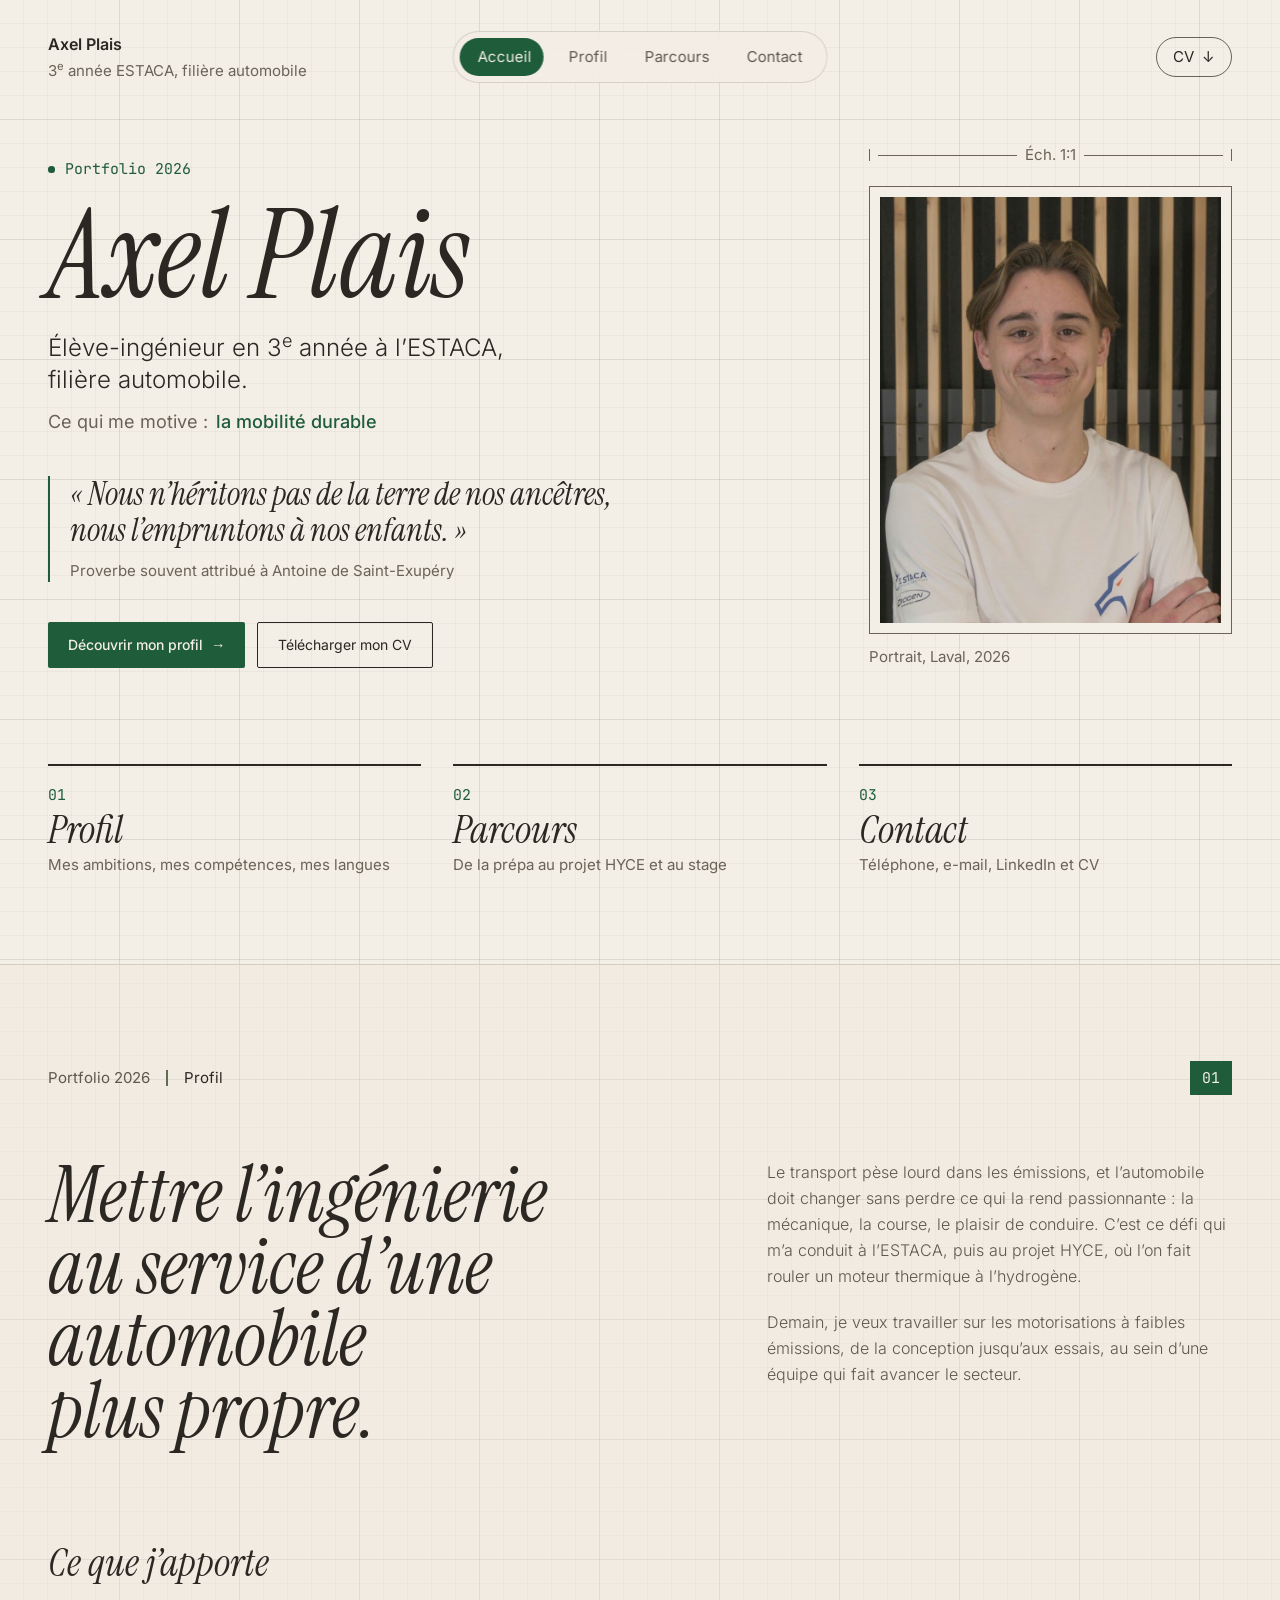
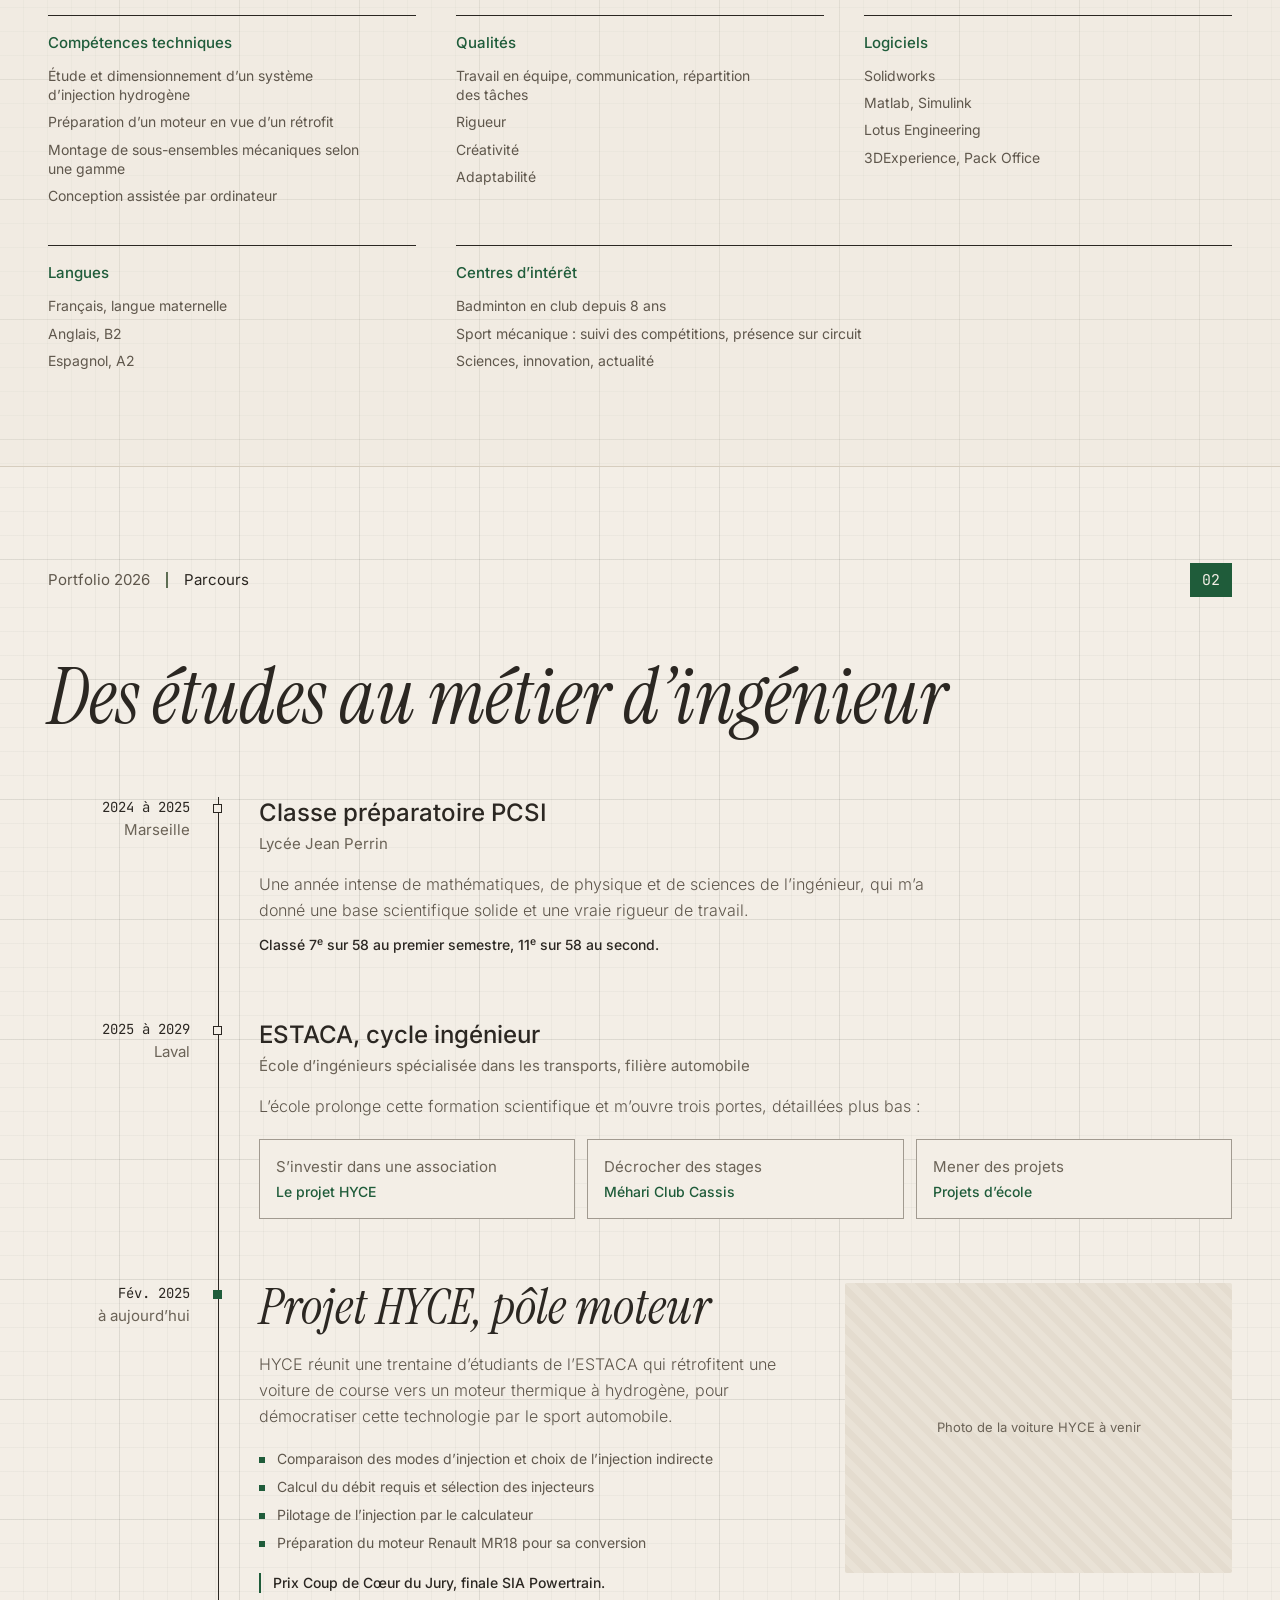
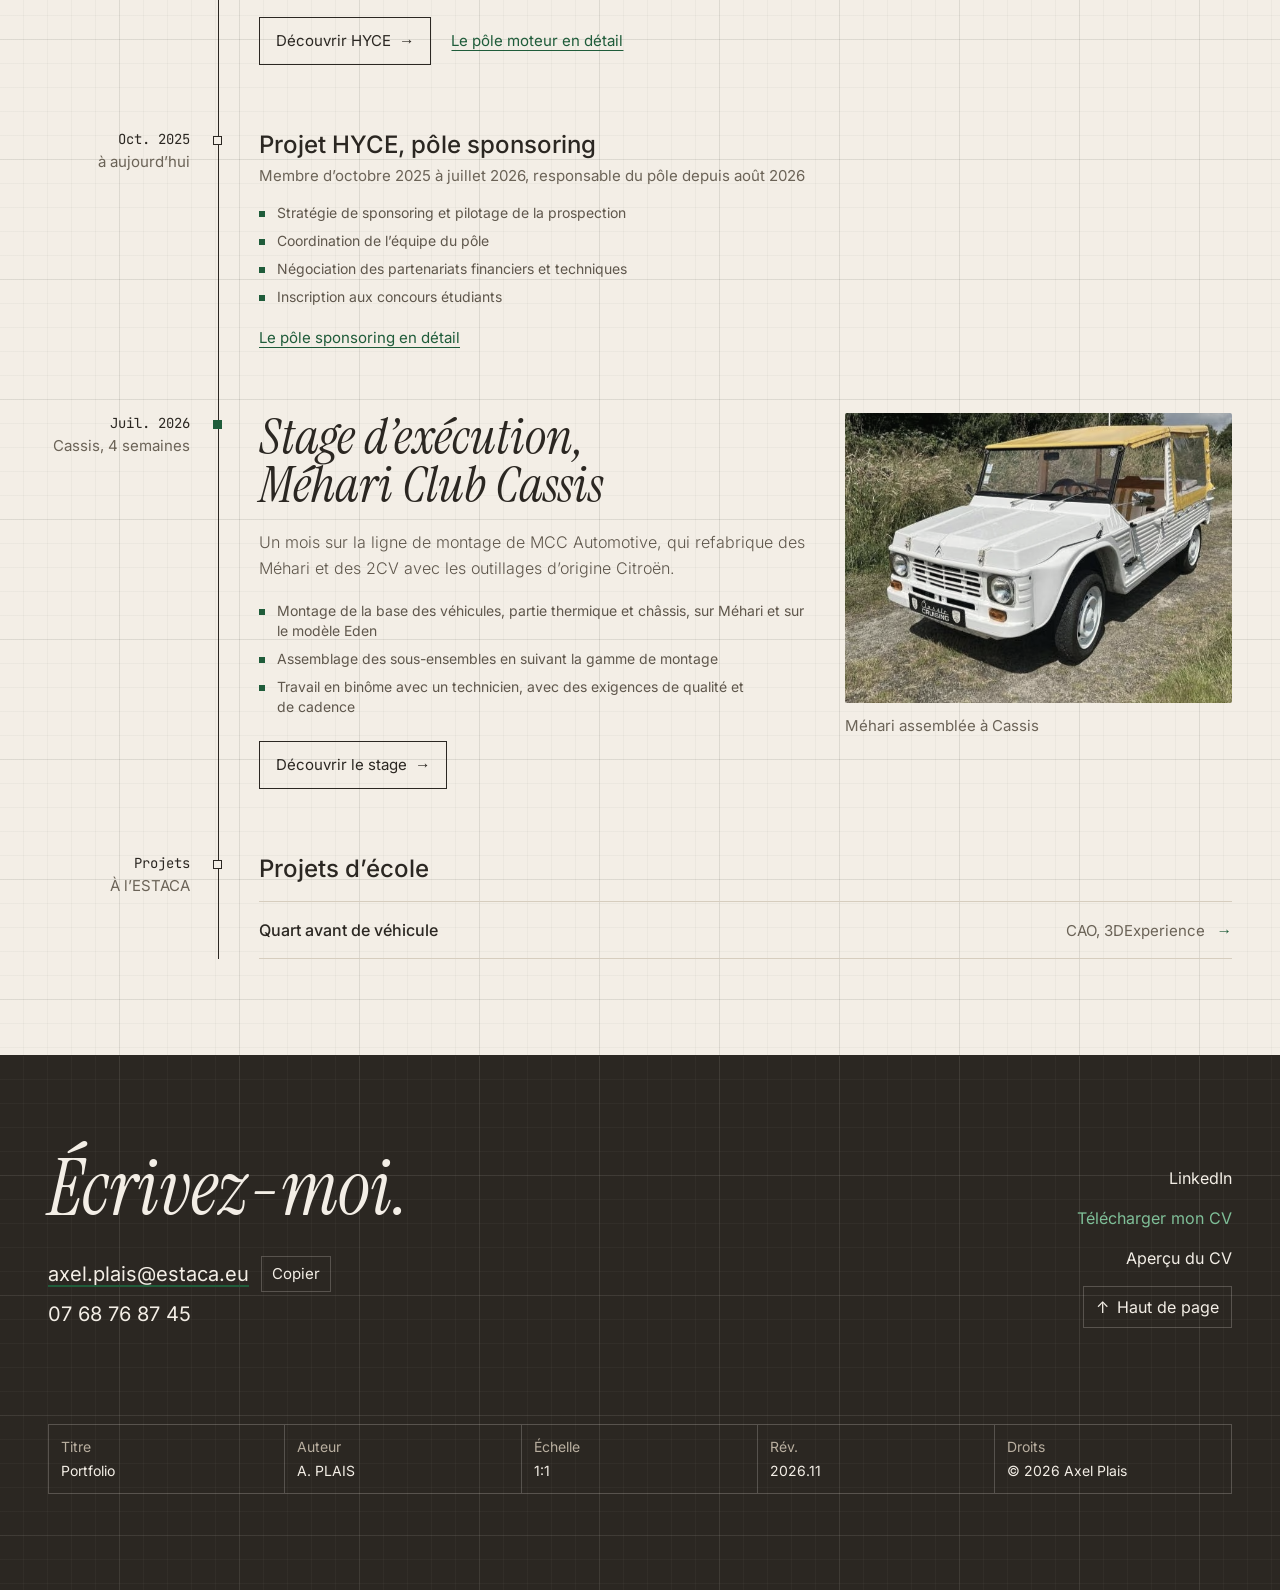
==== site/index.html @ 6946219a "Add files via upload" ====
<!DOCTYPE html>
<html lang="fr" class="scroll-smooth">
<head>
    <meta charset="UTF-8">
    <meta name="viewport" content="width=device-width, initial-scale=1.0">
    <title>Axel Plais, élève-ingénieur automobile à l’ESTACA</title>
    <meta name="description" content="Portfolio d’Axel Plais, élève-ingénieur en filière automobile à l’ESTACA : stage chez Méhari Club Cassis, projet HYCE à hydrogène, projets d’école.">
    <link rel="canonical" href="https://SITE-A-REMPLACER.netlify.app/">
    <meta name="theme-color" content="#F3EEE6">
    <meta property="og:type" content="website">
    <meta property="og:site_name" content="Axel Plais, portfolio">
    <meta property="og:locale" content="fr_FR">
    <meta property="og:title" content="Axel Plais, élève-ingénieur automobile">
    <meta property="og:description" content="Portfolio d’Axel Plais, élève-ingénieur en filière automobile à l’ESTACA : stage chez Méhari Club Cassis, projet HYCE à hydrogène, projets d’école.">
    <meta property="og:url" content="https://SITE-A-REMPLACER.netlify.app/">
    <meta property="og:image" content="https://SITE-A-REMPLACER.netlify.app/img/og-image.jpg">
    <meta property="og:image:width" content="1200">
    <meta property="og:image:height" content="630">
    <meta property="og:image:alt" content="Axel Plais, élève-ingénieur automobile à l’ESTACA">
    <meta name="twitter:card" content="summary_large_image">
    <link rel="icon" href="favicon.svg" type="image/svg+xml">
    <link rel="icon" href="favicon-32.png" sizes="32x32" type="image/png">
    <link rel="apple-touch-icon" href="apple-touch-icon.png">
    <link rel="preload" href="assets/fonts/instrument-serif-latin-400-italic.woff2" as="font" type="font/woff2" crossorigin>
    <link rel="preload" href="assets/fonts/inter-latin-400-normal.woff2" as="font" type="font/woff2" crossorigin>
    <link rel="stylesheet" href="assets/tailwind.css">
    <link rel="stylesheet" href="assets/style.css">
    <script type="application/ld+json">
    {"@context":"https://schema.org","@type":"Person","name":"Axel Plais","jobTitle":"Élève-ingénieur, filière automobile","alumniOf":{"@type":"CollegeOrUniversity","name":"ESTACA"},"email":"mailto:axel.plais@estaca.eu","url":"https://SITE-A-REMPLACER.netlify.app/","image":"https://SITE-A-REMPLACER.netlify.app/img/perso/photo_axel.jpg","sameAs":["https://www.linkedin.com/in/axel-plais-408740374/"]}
    </script>
    <script>document.documentElement.classList.add('js-enabled')</script>
</head>
<body class="selection:bg-accent selection:text-paper">
    <div id="scroll-progress" aria-hidden="true"></div>
    <a href="#contenu" class="skip-link">Aller au contenu</a>

    <!-- EN-TÊTE -->
    <header id="site-header" class="fixed top-0 w-full z-40 py-6 md:py-8 px-5 md:px-12 flex justify-between items-center">
        <a href="#contenu" class="header-id block">
            <div class="text-base font-semibold mb-1">Axel Plais</div>
            <div class="text-xs text-neutral-500 pr-14 md:pr-0">3<sup>e</sup> année ESTACA, filière automobile</div>
        </a>
        <nav aria-label="Navigation principale" class="nav-pill hidden md:flex text-xs text-neutral-400">
            <span class="nav-indicator" aria-hidden="true"></span>
            <a href="#accueil" class="nav-link">Accueil</a>
            <a href="#about" class="nav-link">Profil</a>
            <a href="#experiences" class="nav-link">Parcours</a>
            <a href="#contact" class="nav-link">Contact</a>
        </nav>
        <a href="pdf/CV_Axel_PLAIS.pdf" target="_blank" rel="noopener" class="header-cv hidden md:inline-flex items-center gap-2 text-xs text-ink border border-ink/70 rounded-full px-4 py-2 hover:bg-ink hover:text-paper transition-colors">CV <span aria-hidden="true">↓</span><span class="sr-only"> (PDF, nouvel onglet)</span></a>
    </header>

    <!-- MENU MOBILE -->
    <button id="menu-btn" type="button" aria-label="Ouvrir le menu" aria-expanded="false" aria-controls="mobile-menu" class="md:hidden fixed top-5 right-5 z-[60] w-11 h-11 rounded-full bg-ink text-paper flex flex-col items-center justify-center gap-[5px] shadow-md">
        <span class="block w-5 h-[1.5px] bg-paper transition"></span>
        <span class="block w-5 h-[1.5px] bg-paper transition"></span>
    </button>
    <nav id="mobile-menu" aria-label="Menu mobile" inert class="md:hidden fixed inset-0 z-50 bg-paper px-6 pt-28 pb-10 flex flex-col opacity-0 pointer-events-none transition-opacity duration-300">
        <a href="#accueil" class="flex items-baseline gap-4 py-4 border-b border-neutral-800"><span class="font-mono text-xs text-accent w-8">00</span><span class="font-serif italic text-4xl text-ink">Accueil</span></a>
        <a href="#about" class="flex items-baseline gap-4 py-4 border-b border-neutral-800"><span class="font-mono text-xs text-accent w-8">01</span><span class="font-serif italic text-4xl text-ink">Profil</span></a>
        <a href="#experiences" class="flex items-baseline gap-4 py-4 border-b border-neutral-800"><span class="font-mono text-xs text-accent w-8">02</span><span class="font-serif italic text-4xl text-ink">Parcours</span></a>
        <a href="#contact" class="flex items-baseline gap-4 py-4 border-b border-neutral-800"><span class="font-mono text-xs text-accent w-8">03</span><span class="font-serif italic text-4xl text-ink">Contact</span></a>
        <p class="mt-auto text-xs text-neutral-500">Axel Plais, portfolio 2026</p>
    </nav>

    <main id="contenu" tabindex="-1">
        <!-- ACCUEIL : nom, statut, photo, citation, puis le sommaire -->
        <section id="accueil" class="px-5 md:px-12 pt-28 md:pt-36 pb-12 md:pb-16">
            <div class="page-wrap w-full">
                <div class="grid grid-cols-1 lg:grid-cols-12 gap-10 lg:gap-12 items-end">
                    <div class="lg:col-span-8">
                        <p class="font-mono text-xs text-accent mb-6 flex items-center gap-2.5"><span class="pulse-dot" aria-hidden="true"></span>Portfolio 2026</p>
                        <h1 class="font-serif italic text-[18vw] md:text-[10vw] lg:text-[9vw] leading-[.9] text-ink"><span class="blur-word" style="--i:0">Axel</span> <span class="blur-word" style="--i:1">Plais</span></h1>
                        <p class="blur-words mt-6 text-xl md:text-2xl font-light text-ink max-w-xl leading-snug">Élève-ingénieur en 3<sup>e</sup> année à l’ESTACA, filière automobile.</p>
                        <p class="blur-late mt-3 text-base md:text-lg text-neutral-500 flex flex-wrap items-baseline gap-x-2">Ce qui me motive :
                            <span class="sr-only">la mobilité durable, la motorisation et la gestion de projet.</span>
                            <span class="rotator" aria-hidden="true"><span class="is-on">la mobilité durable</span><span>la motorisation</span><span>la gestion de projet</span></span>
                        </p>
                        <figure data-reveal data-delay="420" class="mt-10 max-w-xl border-l-2 border-accent pl-5">
                            <blockquote class="font-serif italic text-2xl md:text-3xl leading-snug text-ink">« Nous n’héritons pas de la terre de nos ancêtres, nous l’empruntons à nos enfants. »</blockquote>
                            <figcaption class="mt-3 text-xs text-neutral-500">Proverbe souvent attribué à Antoine de Saint-Exupéry</figcaption>
                        </figure>
                        <div data-reveal data-delay="540" class="mt-10 flex flex-wrap gap-3">
                            <a href="#about" class="inline-flex items-center px-5 py-3 bg-accent text-paper text-sm font-medium rounded-sm hover:bg-ink transition-colors btn-modern">Découvrir mon profil <span class="btn-arrow ml-2" aria-hidden="true">→</span></a>
                            <a href="pdf/CV_Axel_PLAIS.pdf" target="_blank" rel="noopener" class="inline-flex items-center px-5 py-3 border border-ink text-ink text-sm rounded-sm hover:bg-ink hover:text-paper transition-colors btn-modern">Télécharger mon CV<span class="sr-only"> (PDF, 104 Ko, nouvel onglet)</span></a>
                        </div>
                    </div>
                    <div class="lg:col-span-4 w-full max-w-xs sm:max-w-sm mx-auto lg:max-w-none">
                        <div class="flex items-center gap-2 mb-5 text-xs text-neutral-500">
                            <span class="w-px h-3 bg-neutral-500"></span><span class="flex-1 h-px bg-neutral-500"></span>
                            <span>Éch. 1:1</span>
                            <span class="flex-1 h-px bg-neutral-500"></span><span class="w-px h-3 bg-neutral-500"></span>
                        </div>
                        <div data-reveal="scale" data-delay="200" class="relative border border-neutral-500 p-2.5 bg-paper">
                            <div class="photo-frame relative overflow-hidden aspect-[4/5]">
                                <picture><source srcset="img/perso/photo_axel.avif" type="image/avif"><source srcset="img/perso/photo_axel.webp" type="image/webp"><img width="800" height="1000" fetchpriority="high" decoding="async" src="img/perso/photo_axel.jpg" alt="Portrait d’Axel Plais" class="w-full h-full object-cover"></picture>
                            </div>
                        </div>
                        <p class="mt-3 text-xs text-neutral-500">Portrait, Laval, 2026</p>
                    </div>
                </div>

                <nav id="sommaire" aria-label="Sommaire" class="mt-16 md:mt-24">
                    <ol class="grid grid-cols-1 md:grid-cols-3 gap-0 md:gap-8">
                        <li data-reveal><a href="#about" class="sommaire-link group block border-t-2 border-ink pt-4 pb-6 hover:text-accent transition-colors"><span class="font-mono text-xs text-accent">01</span><span class="sommaire-arrow" aria-hidden="true">↗</span><span class="block mt-1 font-serif italic text-3xl md:text-4xl text-ink group-hover:text-accent transition-colors">Profil</span><span class="block mt-1 text-xs text-neutral-500">Mes ambitions, mes compétences, mes langues</span></a></li>
                        <li data-reveal data-delay="120"><a href="#experiences" class="sommaire-link group block border-t-2 border-ink pt-4 pb-6 hover:text-accent transition-colors"><span class="font-mono text-xs text-accent">02</span><span class="sommaire-arrow" aria-hidden="true">↗</span><span class="block mt-1 font-serif italic text-3xl md:text-4xl text-ink group-hover:text-accent transition-colors">Parcours</span><span class="block mt-1 text-xs text-neutral-500">De la prépa au projet HYCE et au stage</span></a></li>
                        <li data-reveal data-delay="240"><a href="#contact" class="sommaire-link group block border-t-2 border-ink pt-4 pb-6 hover:text-accent transition-colors"><span class="font-mono text-xs text-accent">03</span><span class="sommaire-arrow" aria-hidden="true">↗</span><span class="block mt-1 font-serif italic text-3xl md:text-4xl text-ink group-hover:text-accent transition-colors">Contact</span><span class="block mt-1 text-xs text-neutral-500">Téléphone, e-mail, LinkedIn et CV</span></a></li>
                    </ol>
                </nav>
            </div>
        </section>


        <!-- 01 PROFIL : la phrase, les ambitions, puis ce que j'apporte (à compléter librement) -->
        <section id="about" class="py-16 md:py-24 px-5 md:px-12 bg-neutral-900/30 border-y border-neutral-800">
            <div class="page-wrap">
                <div class="flex items-center justify-between text-xs text-neutral-400 mb-10 md:mb-16">
                    <div class="flex items-center gap-4">
                        <span>Portfolio 2026</span>
                        <span class="w-[2px] h-4 bg-sage"></span>
                        <span class="text-ink">Profil</span>
                    </div>
                    <span class="font-mono bg-accent text-paper px-3 py-1.5">01</span>
                </div>

                <div class="grid grid-cols-1 lg:grid-cols-12 gap-8 lg:gap-12 items-start">
                    <h2 data-reveal class="lg:col-span-6 font-serif italic text-5xl md:text-7xl leading-[.95] text-ink">Mettre l’ingénierie au service d’une automobile plus propre.</h2>
                    <div data-reveal data-delay="150" class="lg:col-span-5 lg:col-start-8 space-y-5 text-neutral-400 font-light leading-relaxed">
                        <p>Le transport pèse lourd dans les émissions, et l’automobile doit changer sans perdre ce qui la rend passionnante : la mécanique, la course, le plaisir de conduire. C’est ce défi qui m’a conduit à l’ESTACA, puis au projet HYCE, où l’on fait rouler un moteur thermique à l’hydrogène.</p>
                        <p>Demain, je veux travailler sur les motorisations à faibles émissions, de la conception jusqu’aux essais, au sein d’une équipe qui fait avancer le secteur.</p>
                    </div>
                </div>

                <h3 class="mt-16 md:mt-24 mb-8 font-serif italic text-3xl md:text-4xl text-ink">Ce que j’apporte</h3>
                <div class="grid grid-cols-1 sm:grid-cols-2 lg:grid-cols-3 gap-x-10 gap-y-10">
                    <div data-reveal class="border-t border-ink pt-4">
                        <h4 class="text-xs font-medium text-accent mb-3">Compétences techniques</h4>
                        <ul class="space-y-2 text-sm text-neutral-400 leading-snug">
                            <li>Étude et dimensionnement d’un système d’injection hydrogène</li>
                            <li>Préparation d’un moteur en vue d’un rétrofit</li>
                            <li>Montage de sous-ensembles mécaniques selon une gamme</li>
                            <li>Conception assistée par ordinateur</li>
                        </ul>
                    </div>
                    <div data-reveal data-delay="90" class="border-t border-ink pt-4">
                        <h4 class="text-xs font-medium text-accent mb-3">Qualités</h4>
                        <ul class="space-y-2 text-sm text-neutral-400 leading-snug">
                            <li>Travail en équipe, communication, répartition des tâches</li>
                            <li>Rigueur</li>
                            <li>Créativité</li>
                            <li>Adaptabilité</li>
                        </ul>
                    </div>
                    <div data-reveal data-delay="180" class="border-t border-ink pt-4">
                        <h4 class="text-xs font-medium text-accent mb-3">Logiciels</h4>
                        <ul class="space-y-2 text-sm text-neutral-400 leading-snug">
                            <li>Solidworks</li>
                            <li>Matlab, Simulink</li>
                            <li>Lotus Engineering</li>
                            <li>3DExperience, Pack Office</li>
                        </ul>
                    </div>
                    <div data-reveal data-delay="270" class="border-t border-ink pt-4">
                        <h4 class="text-xs font-medium text-accent mb-3">Langues</h4>
                        <ul class="space-y-2 text-sm text-neutral-400 leading-snug">
                            <li>Français, langue maternelle</li>
                            <li>Anglais, B2</li>
                            <li>Espagnol, A2</li>
                        </ul>
                    </div>
                    <div data-reveal data-delay="360" class="border-t border-ink pt-4 sm:col-span-2">
                        <h4 class="text-xs font-medium text-accent mb-3">Centres d’intérêt</h4>
                        <ul class="space-y-2 text-sm text-neutral-400 leading-snug">
                            <li>Badminton en club depuis 8 ans</li>
                            <li>Sport mécanique : suivi des compétitions, présence sur circuit</li>
                            <li>Sciences, innovation, actualité</li>
                        </ul>
                    </div>
                </div>
            </div>
        </section>

        <!-- 02 PARCOURS : la frise, de la prépa aux projets -->
        <section id="experiences" class="py-16 md:py-24 px-5 md:px-12">
            <div class="page-wrap">
                <div class="flex items-center justify-between text-xs text-neutral-400 mb-10 md:mb-16">
                    <div class="flex items-center gap-4">
                        <span>Portfolio 2026</span>
                        <span class="w-[2px] h-4 bg-sage"></span>
                        <span class="text-ink">Parcours</span>
                    </div>
                    <span class="font-mono bg-accent text-paper px-3 py-1.5">02</span>
                </div>
                <h2 data-reveal class="font-serif italic text-5xl md:text-7xl leading-[.95] text-ink mb-12 md:mb-16">Des études au métier d’ingénieur</h2>

                <ol class="frise">
                    <!-- Prépa -->
                    <li data-reveal="left" class="etape">
                        <div class="etape-quand"><span class="font-mono text-sm text-ink">2024 à 2025</span><span class="text-xs text-neutral-500">Marseille</span></div>
                        <div class="etape-corps">
                            <h3 class="text-xl md:text-2xl font-medium text-ink">Classe préparatoire PCSI</h3>
                            <p class="mt-1 text-xs text-neutral-500">Lycée Jean Perrin</p>
                            <p class="mt-4 text-neutral-400 font-light leading-relaxed max-w-2xl">Une année intense de mathématiques, de physique et de sciences de l’ingénieur, qui m’a donné une base scientifique solide et une vraie rigueur de travail.</p>
                            <p class="mt-3 text-sm font-medium text-ink">Classé 7<sup>e</sup> sur 58 au premier semestre, 11<sup>e</sup> sur 58 au second.</p>
                        </div>
                    </li>

                    <!-- ESTACA -->
                    <li data-reveal="left" class="etape">
                        <div class="etape-quand"><span class="font-mono text-sm text-ink">2025 à 2029</span><span class="text-xs text-neutral-500">Laval</span></div>
                        <div class="etape-corps">
                            <h3 class="text-xl md:text-2xl font-medium text-ink">ESTACA, cycle ingénieur</h3>
                            <p class="mt-1 text-xs text-neutral-500">École d’ingénieurs spécialisée dans les transports, filière automobile</p>
                            <p class="mt-4 text-neutral-400 font-light leading-relaxed max-w-2xl">L’école prolonge cette formation scientifique et m’ouvre trois portes, détaillées plus bas :</p>
                            <ul class="mt-5 grid grid-cols-1 sm:grid-cols-3 gap-3">
                                <li><a href="#exp-hyce" class="block border border-neutral-500/60 bg-paper p-4 card-lift hover:border-accent transition-colors"><span class="block text-xs text-neutral-500">S’investir dans une association</span><span class="block mt-1 text-sm font-medium text-accent">Le projet HYCE</span></a></li>
                                <li><a href="#exp-stage" class="block border border-neutral-500/60 bg-paper p-4 card-lift hover:border-accent transition-colors"><span class="block text-xs text-neutral-500">Décrocher des stages</span><span class="block mt-1 text-sm font-medium text-accent">Méhari Club Cassis</span></a></li>
                                <li><a href="#exp-ecole" class="block border border-neutral-500/60 bg-paper p-4 card-lift hover:border-accent transition-colors"><span class="block text-xs text-neutral-500">Mener des projets</span><span class="block mt-1 text-sm font-medium text-accent">Projets d’école</span></a></li>
                            </ul>
                        </div>
                    </li>

                    <!-- HYCE moteur -->
                    <li data-reveal="left" class="etape etape--forte" id="exp-hyce">
                        <div class="etape-quand"><span class="font-mono text-sm text-ink">Fév. 2025</span><span class="text-xs text-neutral-500">à aujourd’hui</span></div>
                        <div class="etape-corps grid grid-cols-1 lg:grid-cols-12 gap-8">
                            <div class="lg:col-span-7">
                                <h3 class="font-serif italic text-4xl md:text-5xl leading-none text-ink">Projet HYCE, pôle moteur</h3>
                                <p class="mt-5 text-neutral-400 font-light leading-relaxed">HYCE réunit une trentaine d’étudiants de l’ESTACA qui rétrofitent une voiture de course vers un moteur thermique à hydrogène, pour démocratiser cette technologie par le sport automobile.</p>
                                <ul class="taches mt-5 space-y-2 text-sm text-neutral-400">
                                    <li>Comparaison des modes d’injection et choix de l’injection indirecte</li>
                                    <li>Calcul du débit requis et sélection des injecteurs</li>
                                    <li>Pilotage de l’injection par le calculateur</li>
                                    <li>Préparation du moteur Renault MR18 pour sa conversion</li>
                                </ul>
                                <p class="mt-5 border-l-2 border-accent pl-3 text-sm font-medium text-ink">Prix Coup de Cœur du Jury, finale SIA Powertrain.</p>
                                <div class="mt-6 flex flex-wrap items-center gap-5">
                                    <a href="hyce.html" class="inline-flex items-center border border-ink px-4 py-3 text-xs text-ink hover:bg-ink hover:text-paper transition btn-modern">Découvrir HYCE <span class="btn-arrow ml-2" aria-hidden="true">→</span></a>
                                    <a href="hyce.html#exp-moteur" class="text-xs text-accent underline underline-offset-4 hover:text-ink transition">Le pôle moteur en détail</a>
                                </div>
                            </div>
                            <div class="lg:col-span-5">
                                <div class="w-full aspect-[4/3] img-placeholder rounded-sm">Photo de la voiture HYCE à venir</div>
                            </div>
                        </div>
                    </li>

                    <!-- HYCE sponsoring -->
                    <li data-reveal="left" class="etape">
                        <div class="etape-quand"><span class="font-mono text-sm text-ink">Oct. 2025</span><span class="text-xs text-neutral-500">à aujourd’hui</span></div>
                        <div class="etape-corps">
                            <h3 class="text-xl md:text-2xl font-medium text-ink">Projet HYCE, pôle sponsoring</h3>
                            <p class="mt-1 text-xs text-neutral-500">Membre d’octobre 2025 à juillet 2026, responsable du pôle depuis août 2026</p>
                            <ul class="taches mt-4 space-y-2 text-sm text-neutral-400">
                                <li>Stratégie de sponsoring et pilotage de la prospection</li>
                                <li>Coordination de l’équipe du pôle</li>
                                <li>Négociation des partenariats financiers et techniques</li>
                                <li>Inscription aux concours étudiants</li>
                            </ul>
                            <a href="hyce.html#exp-sponso" class="mt-5 inline-block text-xs text-accent underline underline-offset-4 hover:text-ink transition">Le pôle sponsoring en détail</a>
                        </div>
                    </li>

                    <!-- Stage MCC -->
                    <li data-reveal="left" class="etape etape--forte" id="exp-stage">
                        <div class="etape-quand"><span class="font-mono text-sm text-ink">Juil. 2026</span><span class="text-xs text-neutral-500">Cassis, 4 semaines</span></div>
                        <div class="etape-corps grid grid-cols-1 lg:grid-cols-12 gap-8">
                            <div class="lg:col-span-7">
                                <h3 class="font-serif italic text-4xl md:text-5xl leading-none text-ink">Stage d’exécution, Méhari Club Cassis</h3>
                                <p class="mt-5 text-neutral-400 font-light leading-relaxed">Un mois sur la ligne de montage de MCC Automotive, qui refabrique des Méhari et des 2CV avec les outillages d’origine Citroën.</p>
                                <ul class="taches mt-5 space-y-2 text-sm text-neutral-400">
                                    <li>Montage de la base des véhicules, partie thermique et châssis, sur Méhari et sur le modèle Eden</li>
                                    <li>Assemblage des sous-ensembles en suivant la gamme de montage</li>
                                    <li>Travail en binôme avec un technicien, avec des exigences de qualité et de cadence</li>
                                </ul>
                                <div class="mt-6"><a href="stage-mcc.html" class="inline-flex items-center border border-ink px-4 py-3 text-xs text-ink hover:bg-ink hover:text-paper transition btn-modern">Découvrir le stage <span class="btn-arrow ml-2" aria-hidden="true">→</span></a></div>
                            </div>
                            <a href="stage-mcc.html" class="group lg:col-span-5 block" aria-label="Découvrir le stage">
                                <div class="photo-zoom overflow-hidden rounded-sm"><picture><source srcset="img/mcc/mehari.avif" type="image/avif"><source srcset="img/mcc/mehari.webp" type="image/webp"><img width="631" height="512" loading="lazy" decoding="async" src="img/mcc/mehari.jpg" alt="Méhari blanche à capote jaune, refabriquée par MCC" class="mcc-photo w-full aspect-[4/3] object-cover"></picture></div>
                                <p class="mt-3 text-xs text-neutral-500">Méhari assemblée à Cassis</p>
                            </a>
                        </div>
                    </li>

                    <!-- Projets d'école -->
                    <li data-reveal="left" class="etape" id="exp-ecole">
                        <div class="etape-quand"><span class="font-mono text-sm text-ink">Projets</span><span class="text-xs text-neutral-500">À l’ESTACA</span></div>
                        <div class="etape-corps">
                            <h3 class="text-xl md:text-2xl font-medium text-ink">Projets d’école</h3>
                            <ul class="mt-4 border-t border-neutral-800">
                                <li><a href="projet-quart-avant.html" class="group flex items-baseline justify-between gap-4 py-4 border-b border-neutral-800 hover:text-accent transition"><span class="font-medium text-ink group-hover:text-accent transition-colors">Quart avant de véhicule</span><span class="text-xs text-neutral-500">CAO, 3DExperience <span class="go-arrow ml-2 text-accent" aria-hidden="true">→</span></span></a></li>
                            </ul>
                        </div>
                    </li>
                </ol>
            </div>
        </section>

    </main>

    <!-- CONTACT + CARTOUCHE (identique sur toutes les pages) -->
    <footer id="contact" class="py-16 md:py-24 px-5 md:px-12 border-t border-ink bg-ink text-paper">
        <div class="page-wrap flex flex-col md:flex-row justify-between items-start md:items-end gap-12">
            <div>
                <h2 class="font-serif italic text-5xl md:text-7xl mb-8">Écrivez-moi.</h2>
                <div class="space-y-2">
                    <div class="flex flex-wrap items-center gap-3"><a href="mailto:axel.plais@estaca.eu" class="text-lg md:text-xl text-paper underline decoration-accent underline-offset-4 hover:text-footaccent transition-colors break-all md:break-normal">axel.plais@estaca.eu</a><button type="button" class="copy-mail text-xs border border-paper/[.22] px-2.5 py-1.5 hover:text-footaccent transition" data-copy="axel.plais@estaca.eu" aria-live="polite">Copier</button></div>
                    <a href="tel:+33768768745" class="block text-lg md:text-xl text-paper hover:text-footaccent transition-colors">07 68 76 87 45</a>
                </div>
            </div>
            <div class="flex flex-row flex-wrap md:flex-col md:flex-nowrap items-start md:items-end gap-x-6 gap-y-4 text-base">
                <a href="https://www.linkedin.com/in/axel-plais-408740374/" target="_blank" rel="noopener" class="hover:text-footaccent transition">LinkedIn<span class="sr-only"> (nouvel onglet)</span></a>
                
                <a href="pdf/CV_Axel_PLAIS.pdf" target="_blank" rel="noopener" class="text-footaccent hover:text-sage transition">Télécharger mon CV<span class="sr-only"> (PDF, 104 Ko, nouvel onglet)</span></a>
                <button type="button" class="cv-preview hidden md:inline hover:text-footaccent transition" data-pdf="pdf/CV_Axel_PLAIS.pdf">Aperçu du CV</button>
                <a href="#" class="haut-de-page inline-flex items-center gap-2 border border-paper/[.22] px-3 py-2 hover:text-footaccent transition" aria-label="Remonter en haut de la page"><span aria-hidden="true">↑</span> Haut de page</a>
            </div>
        </div>
        <div class="page-wrap mt-16 md:mt-24 grid grid-cols-2 md:grid-cols-5 border border-paper/[.22] text-sm text-footmuted">
            <div class="p-3 border-r border-b md:border-b-0 border-paper/[.22]"><div class="text-footmuted mb-1">Titre</div><div class="text-paper">Portfolio</div></div>
            <div class="p-3 border-b md:border-b-0 md:border-r border-paper/[.22]"><div class="text-footmuted mb-1">Auteur</div><div class="text-paper">A. PLAIS</div></div>
            <div class="p-3 border-r border-b md:border-b-0 border-paper/[.22]"><div class="text-footmuted mb-1">Échelle</div><div class="text-paper">1:1</div></div>
            <div class="p-3 border-b md:border-b-0 md:border-r border-paper/[.22]"><div class="text-footmuted mb-1">Rév.</div><div class="text-paper">2026.11</div></div>
            <div class="p-3 col-span-2 md:col-span-1"><div class="text-footmuted mb-1">Droits</div><div class="text-paper">© 2026 Axel Plais</div></div>
        </div>
    </footer>

    <script src="assets/menu.js" defer></script>
    <script src="assets/animations.js" defer></script>
</body>
</html>
---- site/assets/style.css ----
/* ===== Polices hébergées sur le site (WOFF2, caractères latins) ===== */
@font-face { font-family: 'Inter'; font-style: normal; font-weight: 300; font-display: swap; src: url('fonts/inter-latin-300-normal.woff2') format('woff2'); }
@font-face { font-family: 'Inter'; font-style: normal; font-weight: 400; font-display: swap; src: url('fonts/inter-latin-400-normal.woff2') format('woff2'); }
@font-face { font-family: 'Inter'; font-style: normal; font-weight: 500; font-display: swap; src: url('fonts/inter-latin-500-normal.woff2') format('woff2'); }
@font-face { font-family: 'Inter'; font-style: normal; font-weight: 600; font-display: swap; src: url('fonts/inter-latin-600-normal.woff2') format('woff2'); }
@font-face { font-family: 'Instrument Serif'; font-style: normal; font-weight: 400; font-display: swap; src: url('fonts/instrument-serif-latin-400-normal.woff2') format('woff2'); }
@font-face { font-family: 'Instrument Serif'; font-style: italic; font-weight: 400; font-display: swap; src: url('fonts/instrument-serif-latin-400-italic.woff2') format('woff2'); }
@font-face { font-family: 'JetBrains Mono'; font-style: normal; font-weight: 400; font-display: swap; src: url('fonts/jetbrains-mono-latin-400-normal.woff2') format('woff2'); }
@font-face { font-family: 'JetBrains Mono'; font-style: normal; font-weight: 500; font-display: swap; src: url('fonts/jetbrains-mono-latin-500-normal.woff2') format('woff2'); }

/* ===== Couleurs de référence (une seule source pour le vert foncé) ===== */
:root {
    --accent: #1F5C3A;
    --paper: #F3EEE6;
    --ink: #2B2722;
    color-scheme: light;
}

body {
    font-size-adjust: from-font;
    background-color: var(--paper);
    color: var(--ink);
    -webkit-font-smoothing: antialiased;
}
@media (max-width: 767px) {
    html, body { overflow-x: clip; }
    body { -webkit-tap-highlight-color: transparent; }
    body.menu-open { overflow: clip; }
}

/* Surlignage : <mark class="hl">mot</mark> (vert foncé) ou <mark class="hl hl-sage">mot</mark> (sauge) */
.hl {
    background: var(--accent);
    color: var(--paper);
    padding: 0 .3em;
    font-weight: 500;
    -webkit-box-decoration-break: clone;
    box-decoration-break: clone;
}
.hl-sage { background: #5E6E54; }

/* Emplacements d'images */
.img-placeholder {
    background: linear-gradient(45deg, #E9E2D6 25%, #E4DCCF 25%, #E4DCCF 50%, #E9E2D6 50%, #E9E2D6 75%, #E4DCCF 75%, #E4DCCF 100%);
    background-size: 20px 20px;
    display: flex; align-items: center; justify-content: center;
    text-align: center; padding: 1rem;
    color: #6B6357; font-size: 13px;
    transition: filter 0.5s ease;
}
.group:hover .img-placeholder { filter: brightness(0.97); }

/* ===== Méhari Club Cassis ===== */
/* Photos : couleur désaturée. Pour du noir & blanc : filter: grayscale(1) contrast(1.05); */
.mcc-photo {
    filter: saturate(.7) contrast(.96) sepia(.06);
    transition: filter .5s ease;
}
.mcc-photo:hover, .group:hover .mcc-photo { filter: none; }
.mcc-cutout { mix-blend-mode: multiply; }

.lot-bar {
    display: block; height: 10px;
    width: calc(var(--n) * 12px);
    background: repeating-linear-gradient(90deg, #E8B931 0 8px, transparent 8px 12px);
}

/* Lien « Découvrir » : la flèche avance au survol */
.go-arrow { display: inline-block; transition: transform .3s ease; }
a:hover .go-arrow, .group:hover .go-arrow { transform: translateX(4px); }

a:focus-visible, button:focus-visible { outline: 2px solid var(--accent); outline-offset: 3px; }

/* ===== Pied de page « encre » (palette C) ===== */
footer#contact a:focus-visible { outline-color: #7FBF98; }

/* ===== Page MCC : nomenclature + schéma de la ligne (nov. 2026) ===== */
.mcc-bloc { margin-top: 4rem; }
@media (min-width: 1024px) {
    .mcc-bloc { margin-top: 6rem; display: grid; grid-template-columns: repeat(12, minmax(0, 1fr)); column-gap: 3rem; }
    .mcc-bloc > .mcc-side { grid-column: span 3; align-self: start; }
    .mcc-bloc > :not(.mcc-side) { grid-column: span 9; }
}
.mcc-label {
    display: flex; align-items: center; gap: .75rem; margin: 0 0 1rem;
    font-size: 13px; font-weight: 400; color: #8A8174;
}
.mcc-tick { width: 1rem; height: 2px; background: #E8B931; }

/* Nomenclature : 4 repères identiques, alignés */
.mcc-nomen { border: 1px solid rgba(138,129,116,.6); }
.mcc-nomen-head {
    display: flex; justify-content: space-between; padding: .6rem .9rem;
    border-bottom: 1px solid rgba(138,129,116,.6);
    font-size: 13px; color: #8A8174;
}
.mcc-nomen-grid { display: grid; grid-template-columns: repeat(2, minmax(0, 1fr)); }
@media (min-width: 768px) { .mcc-nomen-grid { grid-template-columns: repeat(4, minmax(0, 1fr)); } }
.mcc-nomen-cell {
    display: flex; flex-direction: column; padding: 1rem .9rem 1.1rem;
    border-right: 1px solid rgba(138,129,116,.3); border-bottom: 1px solid rgba(138,129,116,.3);
}
.mcc-nomen-cell:nth-child(2n) { border-right: 0; }
.mcc-nomen-cell:nth-child(n+3) { border-bottom: 0; }
@media (min-width: 768px) {
    .mcc-nomen-cell { border-bottom: 0; border-right: 1px solid rgba(138,129,116,.3); }
    .mcc-nomen-cell:nth-child(2n) { border-right: 1px solid rgba(138,129,116,.3); }
    .mcc-nomen-cell:last-child { border-right: 0; }
}
.mcc-rep { font-family: 'JetBrains Mono', monospace; font-size: 10px; letter-spacing: .1em; color: var(--accent); }
.mcc-qte { margin-top: .5rem; font-family: 'Instrument Serif', serif; font-style: italic; font-size: 3.25rem; line-height: 1; color: var(--ink); }
.mcc-desig { margin-top: .6rem; font-size: .9rem; font-weight: 500; line-height: 1.25; color: var(--ink); }
.mcc-obs {
    margin-top: auto; padding-top: .9rem;
    font-size: 13px; line-height: 1.5; color: #8A8174;
}

/* Schéma de la ligne */
.mcc-flux { margin: 0; }
.mcc-flux svg { display: block; width: 100%; height: auto; }
.mcc-flux .mcc-flux-v { display: none; }
@media (max-width: 767px) { .mcc-flux .mcc-flux-h { display: none; } .mcc-flux .mcc-flux-v { display: block; max-width: 420px; } }
.mcc-flux .t-mono { font-family: Inter, sans-serif; font-size: 12.5px; font-weight: 500; letter-spacing: 0; }
.mcc-flux .t-sans { font-family: Inter, sans-serif; font-size: 13px; font-weight: 300; fill: #4A443C; }
.mcc-flux .t-title { font-family: Inter, sans-serif; font-size: 16px; font-weight: 500; fill: var(--ink); }
.mcc-flux .t-blue { fill: #24508F; }
.mcc-flux .t-grey { fill: #8A8174; }
.mcc-flux .t-accent { fill: var(--accent); }
.mcc-flux .t-ink { fill: var(--ink); }
.mcc-flux .t-paper { fill: var(--paper); }
.mcc-cap {
    margin-top: .75rem; display: flex; flex-wrap: wrap; justify-content: space-between; gap: .5rem;
    font-size: 13px; color: #8A8174;
}

/* Colonne de gauche des blocs MCC */
.mcc-side { margin-bottom: 1.5rem; }
.mcc-side-title { margin: 1.25rem 0 0; font-family: 'Instrument Serif', serif; font-style: italic; font-size: 2.5rem; line-height: 1; color: var(--ink); }
.mcc-side-text { margin: 1rem 0 0; font-size: .9rem; font-weight: 300; line-height: 1.6; color: #6B6357; max-width: 32rem; }
@media (min-width: 1024px) { .mcc-side { margin-bottom: 0; } }


/* ===== Passe de finition Hallmark (nov. 2026) ===== */
/* Boutons : états appuyé et désactivé */
a[class*="border-ink"]:active { transform: translateY(1px); }
/* Respect du réglage « réduire les animations » */
@media (prefers-reduced-motion: reduce) {
    *, *::before, *::after { transition-duration: .01ms !important; animation-duration: .01ms !important; scroll-behavior: auto !important; }
}

/* ===== Modern Web Guidance (nov. 2026) ===== */
/* Les <picture> ne changent pas la mise en page : l'image garde ses classes */
picture { display: contents; }

/* Lien d'évitement, visible seulement au clavier */
.skip-link {
    position: fixed; top: .75rem; left: .75rem; z-index: 100;
    padding: .6rem 1rem; background: var(--ink); color: var(--paper);
    font-size: 14px; border-radius: 2px;
    transform: translateY(-200%); transition: transform .2s ease;
}
.skip-link:focus { transform: none; outline: 2px solid var(--accent); outline-offset: 2px; }
main:focus { outline: none; }

/* Rubrique en cours dans le menu : souligné, pas seulement la couleur */
nav a[aria-current] { color: var(--ink); text-decoration: underline; text-decoration-color: var(--accent); text-decoration-thickness: 2px; text-underline-offset: 6px; }

/* Retours à la ligne : titres équilibrés, paragraphes sans mot orphelin */
h1, h2, h3 { text-wrap: balance; }
p, li, blockquote { text-wrap: pretty; }
.hl { text-wrap: wrap; }

/* Transition douce entre les pages (Chrome, Edge, Safari ; ailleurs navigation normale) */
@media (prefers-reduced-motion: no-preference) {
    @view-transition { navigation: auto; }
}

/* ===== Fond quadrillé type plan + accent vert foncé (24/11/2026) ===== */
/* Petit carreau de 24 px et grand carreau de 120 px, comme une feuille de plan */
body {
    background-image:
        linear-gradient(rgba(43,39,34,.075) 1px, transparent 1px),
        linear-gradient(90deg, rgba(43,39,34,.075) 1px, transparent 1px),
        linear-gradient(rgba(43,39,34,.035) 1px, transparent 1px),
        linear-gradient(90deg, rgba(43,39,34,.035) 1px, transparent 1px);
    background-size: 120px 120px, 120px 120px, 24px 24px, 24px 24px;
    background-position: -1px -1px;
}
footer#contact {
    background-image:
        linear-gradient(rgba(243,238,230,.07) 1px, transparent 1px),
        linear-gradient(90deg, rgba(243,238,230,.07) 1px, transparent 1px),
        linear-gradient(rgba(243,238,230,.03) 1px, transparent 1px),
        linear-gradient(90deg, rgba(243,238,230,.03) 1px, transparent 1px);
    background-size: 120px 120px, 120px 120px, 24px 24px, 24px 24px;
    background-position: -1px -1px;
}

/* ===== Accueil 24/11 : frise du parcours ===== */
.frise { list-style: none; margin: 0; padding: 0; position: relative; }
.etape { display: grid; grid-template-columns: 1fr; gap: .75rem; padding: 0 0 3rem 1.75rem; position: relative; border-left: 1px solid var(--ink); }
.etape::before { content: ""; position: absolute; left: -5px; top: .45rem; width: 9px; height: 9px; background: var(--paper); border: 1px solid var(--ink); }
.etape--forte::before { background: var(--accent); border-color: var(--accent); }
.etape:last-child { padding-bottom: 0; }
.etape-quand { display: flex; flex-direction: column; gap: .15rem; }
@media (min-width: 768px) {
    .etape { grid-template-columns: 170px minmax(0, 1fr); gap: 2.5rem; border-left: 0; padding: 0 0 4rem; }
    .etape::before { left: 165px; }
    .etape-corps { border-left: 1px solid var(--ink); padding-left: 2.5rem; margin-left: -2.5rem; }
    .etape:not(:last-child) .etape-corps { padding-bottom: 4rem; margin-bottom: -4rem; }
    .etape-quand { text-align: right; padding-right: 1.75rem; }
}
.taches li { position: relative; padding-left: 1.1rem; }
.taches li::before { content: ""; position: absolute; left: 0; top: .55em; width: 6px; height: 6px; background: var(--accent); }

/* ===== Animations et interactions (24/11/2026) — le JS est dans assets/animations.js ===== */
/* Barre de progression de lecture */
#scroll-progress { position: fixed; top: 0; left: 0; z-index: 70; width: 100%; height: 2px; background: var(--accent); transform: scaleX(0); transform-origin: 0 50%; pointer-events: none; }

/* En-tête fixe, plus compact après 40 px de défilement */
#site-header { transition: padding .35s ease; border-bottom: 1px solid transparent; }
#site-header.is-scrolled { padding-top: .9rem; padding-bottom: .9rem; }
html { scroll-padding-top: 5.5rem; }

/* Pastille pulsante à côté de « Portfolio 2026 » */
.pulse-dot { position: relative; width: 7px; height: 7px; border-radius: 50%; background: var(--accent); flex-shrink: 0; }
.pulse-dot::after { content: ""; position: absolute; inset: 0; border-radius: 50%; background: var(--accent); opacity: .5; }

/* Sommaire : ligne qui se dessine + flèche ↗ */
.sommaire-link { position: relative; }
.sommaire-link::before { content: ""; position: absolute; left: 0; right: 0; top: -2px; height: 2px; background: var(--accent); transform: scaleX(0); transform-origin: 0 50%; transition: transform .5s cubic-bezier(.16, 1, .3, 1); }
.sommaire-link:hover::before, .sommaire-link:focus-visible::before { transform: scaleX(1); }
.sommaire-arrow { float: right; color: var(--accent); opacity: 0; transform: translate(-6px, 6px); transition: opacity .35s ease, transform .35s cubic-bezier(.16, 1, .3, 1); }
.sommaire-link:hover .sommaire-arrow, .sommaire-link:focus-visible .sommaire-arrow { opacity: 1; transform: none; }

/* Boutons, cartes, visuels */
.btn-modern { transition: transform .3s cubic-bezier(.16, 1, .3, 1), box-shadow .3s ease, background-color .3s ease, color .3s ease; }
.btn-modern:hover { transform: translateY(-2px); box-shadow: 0 8px 20px -10px rgba(43, 39, 34, .45); }
.btn-arrow { display: inline-block; transition: transform .3s cubic-bezier(.16, 1, .3, 1); }
.btn-modern:hover .btn-arrow { transform: translateX(4px); }
.card-lift { transition: transform .35s cubic-bezier(.16, 1, .3, 1), box-shadow .35s ease, border-color .3s ease; }
.card-lift:hover { transform: translateY(-3px); box-shadow: 0 10px 24px -14px rgba(43, 39, 34, .4); }
.photo-frame img, .photo-zoom img { transition: transform 1.2s cubic-bezier(.16, 1, .3, 1), filter .5s ease; }
.photo-frame:hover img, .photo-zoom:hover img, a:hover .photo-zoom img { transform: scale(1.04); }

/* Frise : la ligne se remplit en vert au fil du défilement */
.frise-fill { position: absolute; left: -1px; top: 0; width: 2px; height: 100%; background: var(--accent); transform: scaleY(0); transform-origin: 50% 0; pointer-events: none; z-index: 1; }
@media (min-width: 768px) { .frise-fill { left: 169px; } }
.etape::before { z-index: 2; }

/* Bouton « Copier » */
.copy-mail.is-done { color: #7FBF98; border-color: #7FBF98; }

/* Visionneuse de photos et aperçu du CV */
.lb-dialog { padding: 0; border: 0; background: transparent; max-width: min(92vw, 1200px); max-height: 92vh; overflow: visible; }
.lb-dialog::backdrop { background: rgba(23, 21, 18, .86); }
.lb-dialog img { display: block; max-width: 100%; max-height: 80vh; margin: 0 auto; background: var(--paper); }
.lb-dialog figcaption { margin-top: .75rem; color: var(--paper); font-family: 'JetBrains Mono', monospace; font-size: 12px; text-align: center; }
.lb-close { position: absolute; top: -2.5rem; right: 0; color: var(--paper); font-size: 14px; background: none; border: 1px solid rgba(243, 238, 230, .5); padding: .3rem .7rem; cursor: pointer; }
.lb-zoomable { cursor: zoom-in; }
.cv-dialog { width: min(92vw, 900px); height: 88vh; max-width: none; max-height: none; }
.cv-dialog iframe { width: 100%; height: 100%; border: 0; background: #fff; }

/* Menu mobile : liens en cascade */
#mobile-menu a { transition: opacity .4s ease, transform .5s cubic-bezier(.16, 1, .3, 1); }
#mobile-menu.opacity-0 a { opacity: 0; transform: translateY(12px); }
#menu-btn[aria-expanded="true"] span:first-child { transform: translateY(3.25px) rotate(45deg); }
#menu-btn[aria-expanded="true"] span:last-child { transform: translateY(-3.25px) rotate(-45deg); }
#mobile-menu a:nth-child(2) { transition-delay: .05s; } #mobile-menu a:nth-child(3) { transition-delay: .1s; }
#mobile-menu a:nth-child(4) { transition-delay: .15s; } #mobile-menu a:nth-child(5) { transition-delay: .2s; }

/* Apparitions au scroll : seulement si le JS tourne et si les animations ne sont pas réduites */
@media (prefers-reduced-motion: no-preference) {
    .js-enabled [data-reveal] { opacity: 0; transform: translateY(28px); transition: opacity .9s cubic-bezier(.16, 1, .3, 1), transform .9s cubic-bezier(.16, 1, .3, 1); transition-delay: var(--reveal-delay, 0ms); }
    .js-enabled [data-reveal="left"] { transform: translateX(-28px); }
    .js-enabled [data-reveal="scale"] { transform: scale(.96); }
    .js-enabled [data-reveal].is-visible { opacity: 1; transform: none; }
    .pulse-dot::after { animation: pulse 2.4s ease-out infinite; }
    @keyframes pulse { 0% { transform: scale(1); opacity: .5; } 80%, 100% { transform: scale(2.8); opacity: 0; } }
}

/* ===== Aperçu 24/11 : menu pilule, titre flou =====
 */
/* 1. Menu en pilule flottante */
.header-id, .header-cv { transition: opacity .35s ease, transform .35s ease; }
#site-header.is-scrolled .header-id { opacity: 0; transform: translateY(-8px); pointer-events: none; }
.nav-pill { position: absolute; left: 50%; transform: translateX(-50%); gap: 2px; padding: 6px; border: 1px solid rgba(43,39,34,.14); border-radius: 999px; background: rgba(243,238,230,.72); -webkit-backdrop-filter: blur(14px); backdrop-filter: blur(14px); transition: padding .35s ease, box-shadow .35s ease, background-color .35s ease; }
#site-header.is-scrolled .nav-pill { padding: 4px; background: rgba(243,238,230,.88); box-shadow: 0 10px 30px -10px rgba(43,39,34,.25); }
#site-header.is-scrolled .header-cv { background: rgba(243,238,230,.88); -webkit-backdrop-filter: blur(14px); backdrop-filter: blur(14px); }
.nav-pill .nav-link { position: relative; z-index: 1; padding: .5rem 1.1rem; border-radius: 999px; transition: color .3s ease; }
.nav-pill .nav-link:hover, .nav-pill .nav-link.is-hot { color: var(--accent); }
.nav-pill .nav-link.is-active { color: var(--paper); transition: color .25s ease .2s; }
/* Pastille verte : reste sur la section active, glisse lentement vers le lien cliqué */
.nav-indicator { position: absolute; z-index: 0; top: 6px; bottom: 6px; left: 0; width: 0; border-radius: 999px; background: var(--accent); opacity: 0; transition: opacity .3s ease, top .35s ease, bottom .35s ease; }
/* Contour de « présélection » autour du lien survolé */
.nav-hover { position: absolute; z-index: 0; top: 6px; bottom: 6px; left: 0; width: 0; border-radius: 999px; border: 1px solid rgba(31,92,58,.55); background: rgba(31,92,58,.07); opacity: 0; transform: scale(.82); pointer-events: none; transition: opacity .25s ease, transform .35s cubic-bezier(.34,1.56,.64,1), top .35s ease, bottom .35s ease; }
.nav-hover.is-on { opacity: 1; transform: scale(1); }
#site-header.is-scrolled :is(.nav-hover, .nav-indicator) { top: 4px; bottom: 4px; }

/* 2. Titre qui apparaît mot par mot, avec un flou qui se dissipe */
.blur-word { display: inline-block; }
.rotator { position: relative; display: inline-grid; color: var(--accent); font-weight: 500; }
.rotator > span { grid-area: 1 / 1; white-space: nowrap; transition: opacity .5s ease, transform .6s cubic-bezier(.16,1,.3,1), filter .5s ease; }
.rotator > span:not(.is-on) { opacity: 0; transform: translateY(70%); filter: blur(6px); }
.rotator > span.is-out { opacity: 0; transform: translateY(-70%); filter: blur(6px); }
@media (prefers-reduced-motion: no-preference) {
    .js-enabled .blur-word, .js-enabled .blur-words .bw { opacity: 0; filter: blur(14px); transform: translateY(18%); animation: blur-in 1s cubic-bezier(.16,1,.3,1) forwards; animation-delay: calc(.15s + var(--i, 0) * .14s); }
    .js-enabled .blur-words .bw { display: inline-block; animation-duration: .8s; animation-delay: calc(.55s + var(--i, 0) * .045s); }
    .js-enabled .blur-late { opacity: 0; animation: blur-in .8s ease forwards 1.15s; }
    @keyframes blur-in { to { opacity: 1; filter: blur(0); transform: none; } }
}
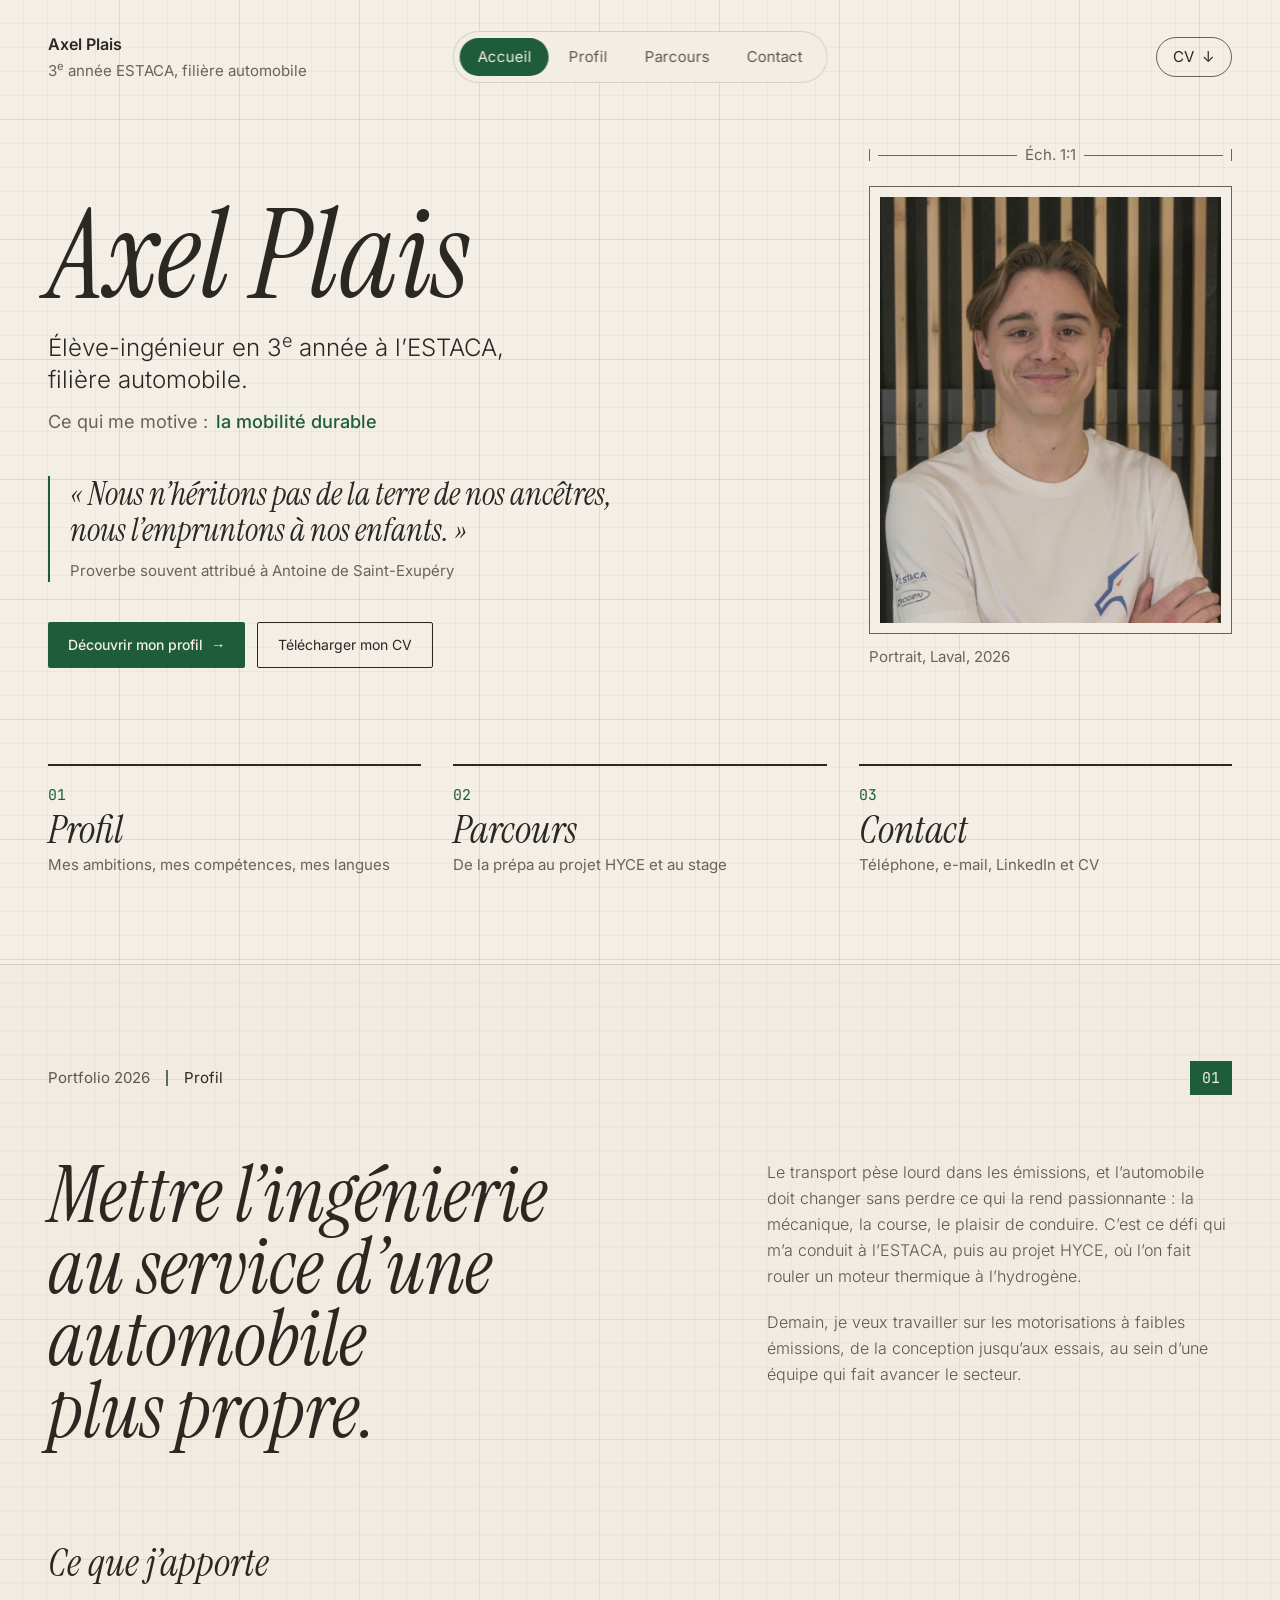
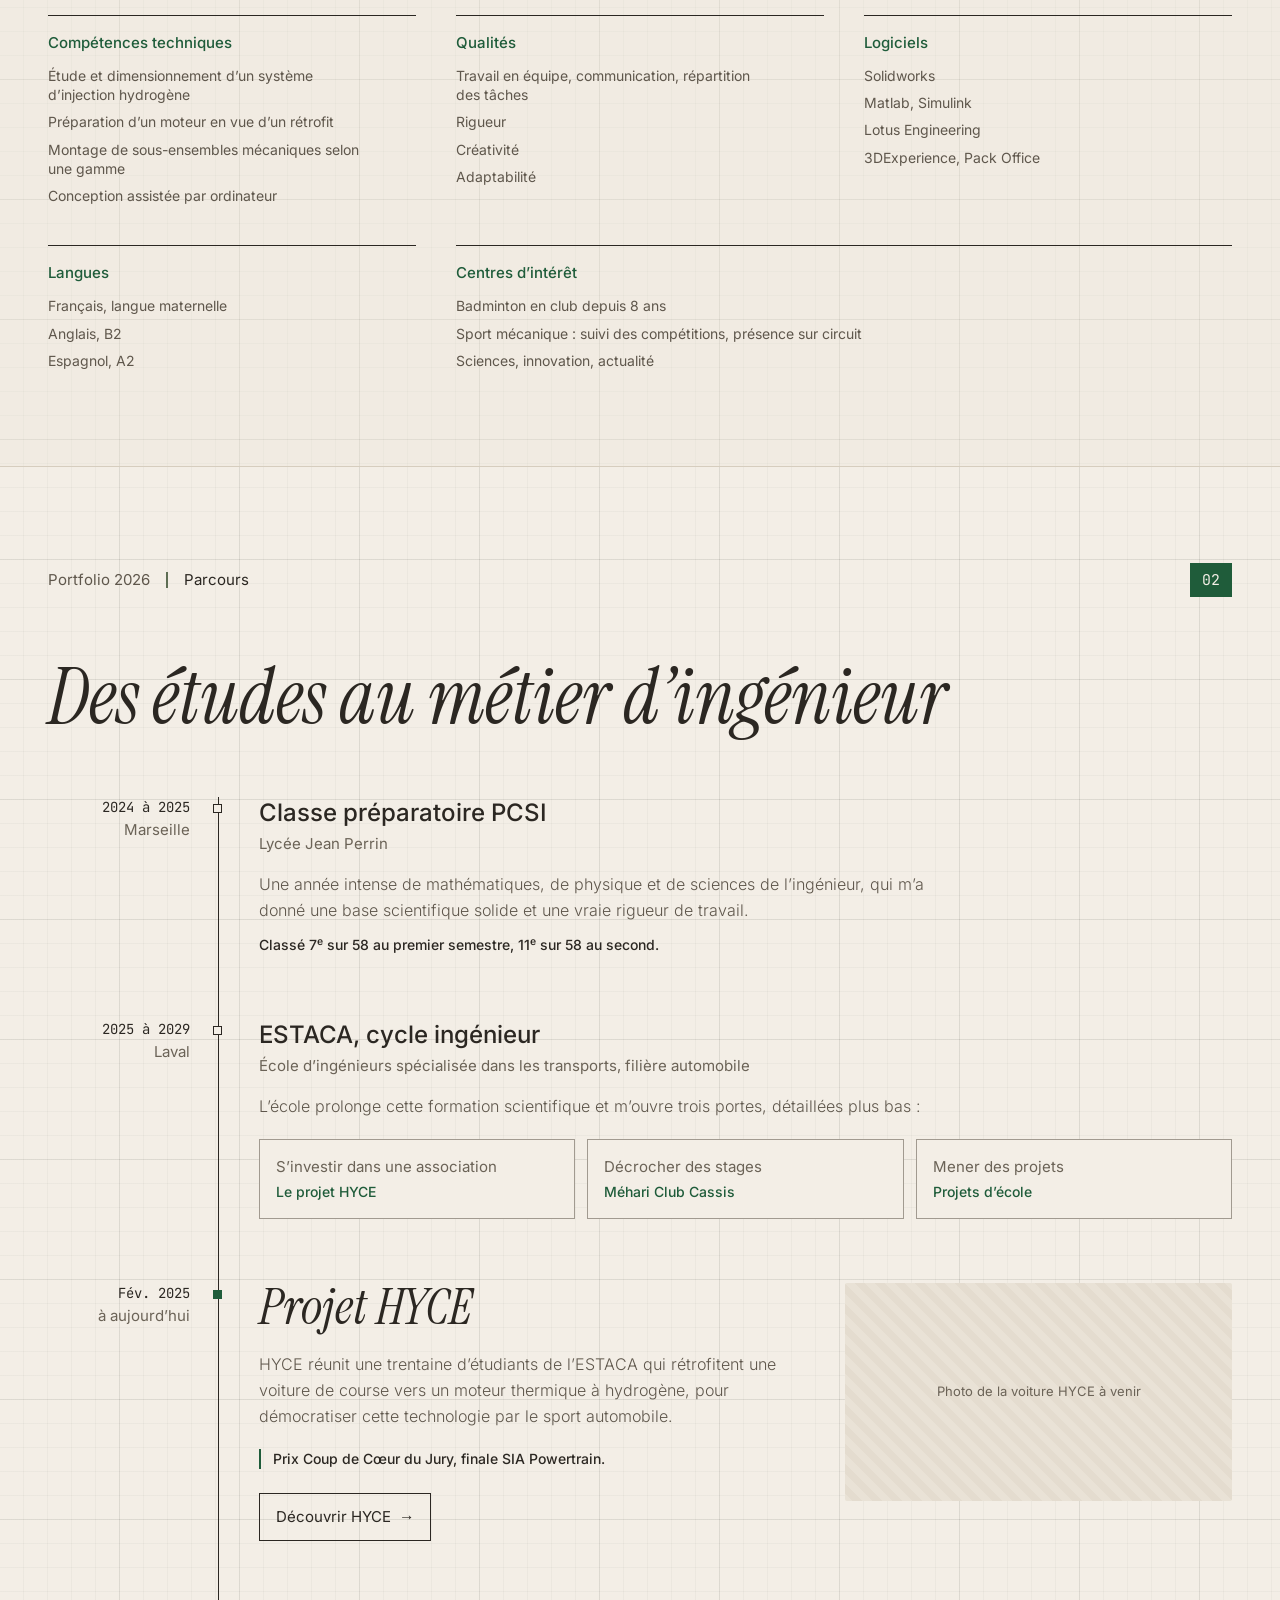
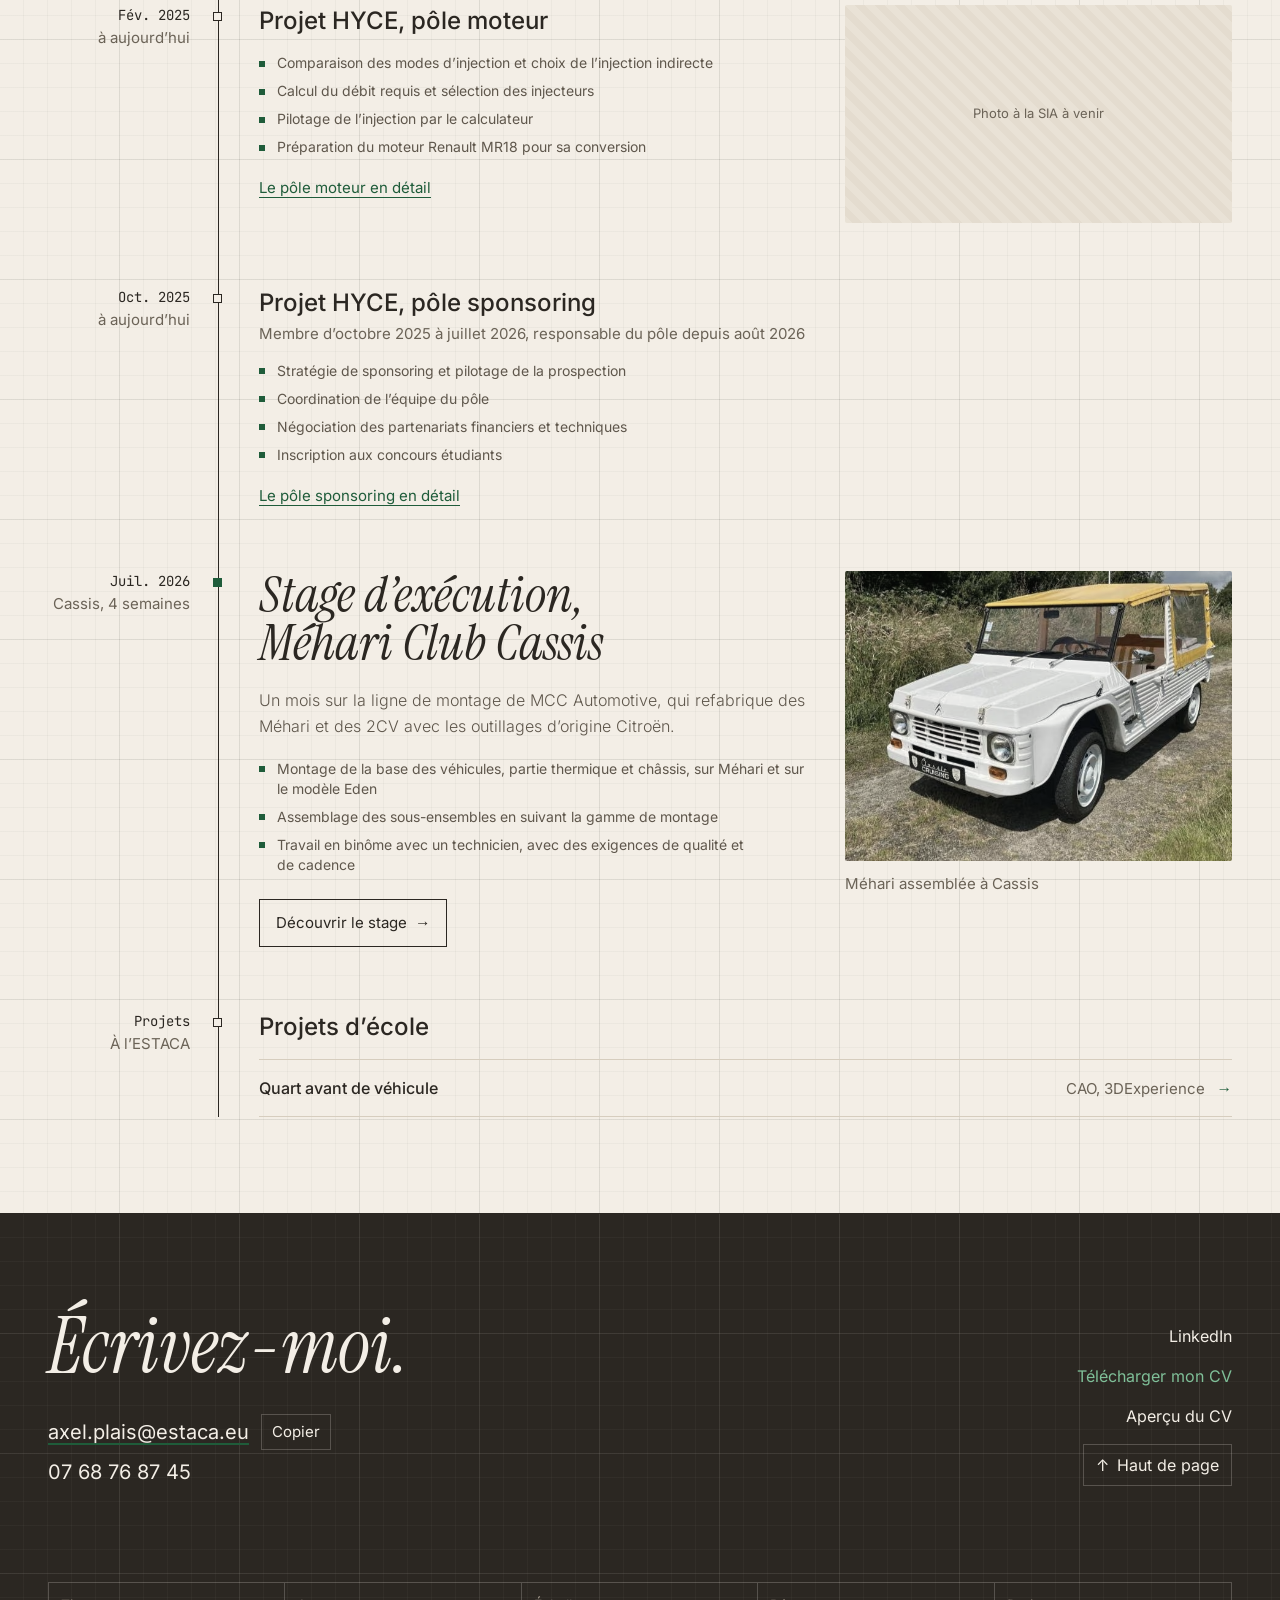
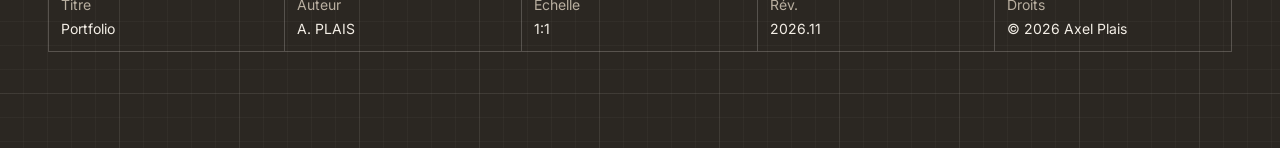
==== commit e892c4ec: "Mise à jour du portfolio (24-25/11) - Accueil : retrait de « Portfolio 2026 » et de la pastille clig" ====
--- a/site/index.html
+++ b/site/index.html
@@ -47,7 +47,7 @@
             <a href="#experiences" class="nav-link">Parcours</a>
             <a href="#contact" class="nav-link">Contact</a>
         </nav>
-        <a href="pdf/CV_Axel_PLAIS.pdf" target="_blank" rel="noopener" class="header-cv hidden md:inline-flex items-center gap-2 text-xs text-ink border border-ink/70 rounded-full px-4 py-2 hover:bg-ink hover:text-paper transition-colors">CV <span aria-hidden="true">↓</span><span class="sr-only"> (PDF, nouvel onglet)</span></a>
+        <a href="pdf/CV_Axel_PLAIS.pdf?v=2026-11-25" target="_blank" rel="noopener" class="header-cv hidden md:inline-flex items-center gap-2 text-xs text-ink border border-ink/70 rounded-full px-4 py-2 hover:bg-ink hover:text-paper transition-colors">CV <span aria-hidden="true">↓</span><span class="sr-only"> (PDF, nouvel onglet)</span></a>
     </header>
 
     <!-- MENU MOBILE -->
@@ -69,7 +69,6 @@
             <div class="page-wrap w-full">
                 <div class="grid grid-cols-1 lg:grid-cols-12 gap-10 lg:gap-12 items-end">
                     <div class="lg:col-span-8">
-                        <p class="font-mono text-xs text-accent mb-6 flex items-center gap-2.5"><span class="pulse-dot" aria-hidden="true"></span>Portfolio 2026</p>
                         <h1 class="font-serif italic text-[18vw] md:text-[10vw] lg:text-[9vw] leading-[.9] text-ink"><span class="blur-word" style="--i:0">Axel</span> <span class="blur-word" style="--i:1">Plais</span></h1>
                         <p class="blur-words mt-6 text-xl md:text-2xl font-light text-ink max-w-xl leading-snug">Élève-ingénieur en 3<sup>e</sup> année à l’ESTACA, filière automobile.</p>
                         <p class="blur-late mt-3 text-base md:text-lg text-neutral-500 flex flex-wrap items-baseline gap-x-2">Ce qui me motive :
@@ -82,7 +81,7 @@
                         </figure>
                         <div data-reveal data-delay="540" class="mt-10 flex flex-wrap gap-3">
                             <a href="#about" class="inline-flex items-center px-5 py-3 bg-accent text-paper text-sm font-medium rounded-sm hover:bg-ink transition-colors btn-modern">Découvrir mon profil <span class="btn-arrow ml-2" aria-hidden="true">→</span></a>
-                            <a href="pdf/CV_Axel_PLAIS.pdf" target="_blank" rel="noopener" class="inline-flex items-center px-5 py-3 border border-ink text-ink text-sm rounded-sm hover:bg-ink hover:text-paper transition-colors btn-modern">Télécharger mon CV<span class="sr-only"> (PDF, 104 Ko, nouvel onglet)</span></a>
+                            <a href="pdf/CV_Axel_PLAIS.pdf?v=2026-11-25" target="_blank" rel="noopener" class="inline-flex items-center px-5 py-3 border border-ink text-ink text-sm rounded-sm hover:bg-ink hover:text-paper transition-colors btn-modern">Télécharger mon CV<span class="sr-only"> (PDF, 104 Ko, nouvel onglet)</span></a>
                         </div>
                     </div>
                     <div class="lg:col-span-4 w-full max-w-xs sm:max-w-sm mx-auto lg:max-w-none">
@@ -220,27 +219,40 @@
                         </div>
                     </li>
 
-                    <!-- HYCE moteur -->
+                    <!-- Projet HYCE : présentation -->
                     <li data-reveal="left" class="etape etape--forte" id="exp-hyce">
                         <div class="etape-quand"><span class="font-mono text-sm text-ink">Fév. 2025</span><span class="text-xs text-neutral-500">à aujourd’hui</span></div>
                         <div class="etape-corps grid grid-cols-1 lg:grid-cols-12 gap-8">
                             <div class="lg:col-span-7">
-                                <h3 class="font-serif italic text-4xl md:text-5xl leading-none text-ink">Projet HYCE, pôle moteur</h3>
+                                <h3 class="font-serif italic text-4xl md:text-5xl leading-none text-ink">Projet HYCE</h3>
                                 <p class="mt-5 text-neutral-400 font-light leading-relaxed">HYCE réunit une trentaine d’étudiants de l’ESTACA qui rétrofitent une voiture de course vers un moteur thermique à hydrogène, pour démocratiser cette technologie par le sport automobile.</p>
-                                <ul class="taches mt-5 space-y-2 text-sm text-neutral-400">
-                                    <li>Comparaison des modes d’injection et choix de l’injection indirecte</li>
-                                    <li>Calcul du débit requis et sélection des injecteurs</li>
-                                    <li>Pilotage de l’injection par le calculateur</li>
-                                    <li>Préparation du moteur Renault MR18 pour sa conversion</li>
-                                </ul>
                                 <p class="mt-5 border-l-2 border-accent pl-3 text-sm font-medium text-ink">Prix Coup de Cœur du Jury, finale SIA Powertrain.</p>
-                                <div class="mt-6 flex flex-wrap items-center gap-5">
+                                <div class="mt-6">
                                     <a href="hyce.html" class="inline-flex items-center border border-ink px-4 py-3 text-xs text-ink hover:bg-ink hover:text-paper transition btn-modern">Découvrir HYCE <span class="btn-arrow ml-2" aria-hidden="true">→</span></a>
-                                    <a href="hyce.html#exp-moteur" class="text-xs text-accent underline underline-offset-4 hover:text-ink transition">Le pôle moteur en détail</a>
                                 </div>
                             </div>
                             <div class="lg:col-span-5">
-                                <div class="w-full aspect-[4/3] img-placeholder rounded-sm">Photo de la voiture HYCE à venir</div>
+                                <div class="w-full aspect-[16/9] img-placeholder rounded-sm">Photo de la voiture HYCE à venir</div>
+                            </div>
+                        </div>
+                    </li>
+
+                    <!-- HYCE moteur -->
+                    <li data-reveal="left" class="etape">
+                        <div class="etape-quand"><span class="font-mono text-sm text-ink">Fév. 2025</span><span class="text-xs text-neutral-500">à aujourd’hui</span></div>
+                        <div class="etape-corps grid grid-cols-1 lg:grid-cols-12 gap-8">
+                            <div class="lg:col-span-7">
+                            <h3 class="text-xl md:text-2xl font-medium text-ink">Projet HYCE, pôle moteur</h3>
+                            <ul class="taches mt-4 space-y-2 text-sm text-neutral-400">
+                                <li>Comparaison des modes d’injection et choix de l’injection indirecte</li>
+                                <li>Calcul du débit requis et sélection des injecteurs</li>
+                                <li>Pilotage de l’injection par le calculateur</li>
+                                <li>Préparation du moteur Renault MR18 pour sa conversion</li>
+                            </ul>
+                            <a href="hyce.html#exp-moteur" class="mt-5 inline-block text-xs text-accent underline underline-offset-4 hover:text-ink transition">Le pôle moteur en détail</a>
+                            </div>
+                            <div class="lg:col-span-5">
+                                <div class="w-full aspect-[16/9] img-placeholder rounded-sm">Photo à la SIA à venir</div>
                             </div>
                         </div>
                     </li>
@@ -311,8 +323,8 @@
             <div class="flex flex-row flex-wrap md:flex-col md:flex-nowrap items-start md:items-end gap-x-6 gap-y-4 text-base">
                 <a href="https://www.linkedin.com/in/axel-plais-408740374/" target="_blank" rel="noopener" class="hover:text-footaccent transition">LinkedIn<span class="sr-only"> (nouvel onglet)</span></a>
                 
-                <a href="pdf/CV_Axel_PLAIS.pdf" target="_blank" rel="noopener" class="text-footaccent hover:text-sage transition">Télécharger mon CV<span class="sr-only"> (PDF, 104 Ko, nouvel onglet)</span></a>
-                <button type="button" class="cv-preview hidden md:inline hover:text-footaccent transition" data-pdf="pdf/CV_Axel_PLAIS.pdf">Aperçu du CV</button>
+                <a href="pdf/CV_Axel_PLAIS.pdf?v=2026-11-25" target="_blank" rel="noopener" class="text-footaccent hover:text-sage transition">Télécharger mon CV<span class="sr-only"> (PDF, 104 Ko, nouvel onglet)</span></a>
+                <button type="button" class="cv-preview hidden md:inline hover:text-footaccent transition" data-pdf="pdf/CV_Axel_PLAIS.pdf?v=2026-11-25">Aperçu du CV</button>
                 <a href="#" class="haut-de-page inline-flex items-center gap-2 border border-paper/[.22] px-3 py-2 hover:text-footaccent transition" aria-label="Remonter en haut de la page"><span aria-hidden="true">↑</span> Haut de page</a>
             </div>
         </div>
--- a/site/assets/style.css
+++ b/site/assets/style.css
@@ -222,9 +222,6 @@
 #site-header.is-scrolled { padding-top: .9rem; padding-bottom: .9rem; }
 html { scroll-padding-top: 5.5rem; }
 
-/* Pastille pulsante à côté de « Portfolio 2026 » */
-.pulse-dot { position: relative; width: 7px; height: 7px; border-radius: 50%; background: var(--accent); flex-shrink: 0; }
-.pulse-dot::after { content: ""; position: absolute; inset: 0; border-radius: 50%; background: var(--accent); opacity: .5; }
 
 /* Sommaire : ligne qui se dessine + flèche ↗ */
 .sommaire-link { position: relative; }
@@ -275,8 +272,6 @@
     .js-enabled [data-reveal="left"] { transform: translateX(-28px); }
     .js-enabled [data-reveal="scale"] { transform: scale(.96); }
     .js-enabled [data-reveal].is-visible { opacity: 1; transform: none; }
-    .pulse-dot::after { animation: pulse 2.4s ease-out infinite; }
-    @keyframes pulse { 0% { transform: scale(1); opacity: .5; } 80%, 100% { transform: scale(2.8); opacity: 0; } }
 }
 
 /* ===== Aperçu 24/11 : menu pilule, titre flou =====
